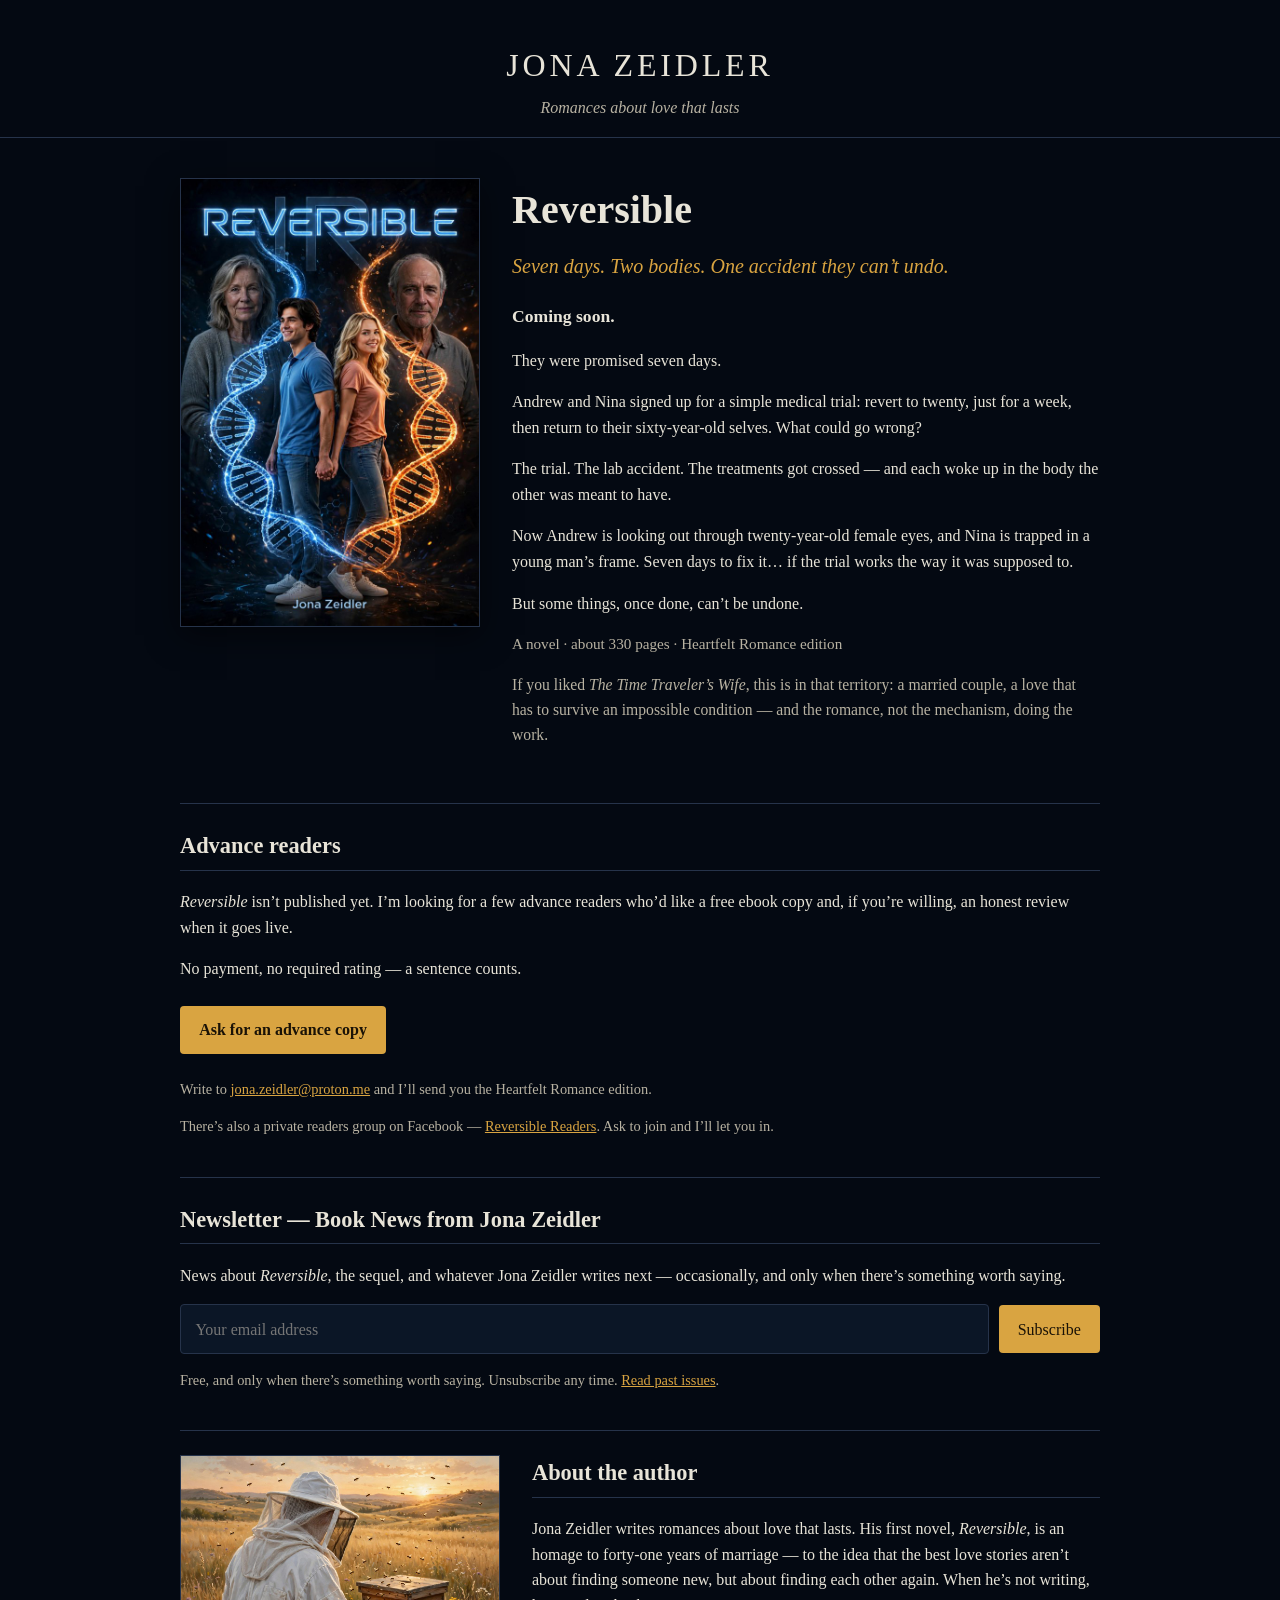
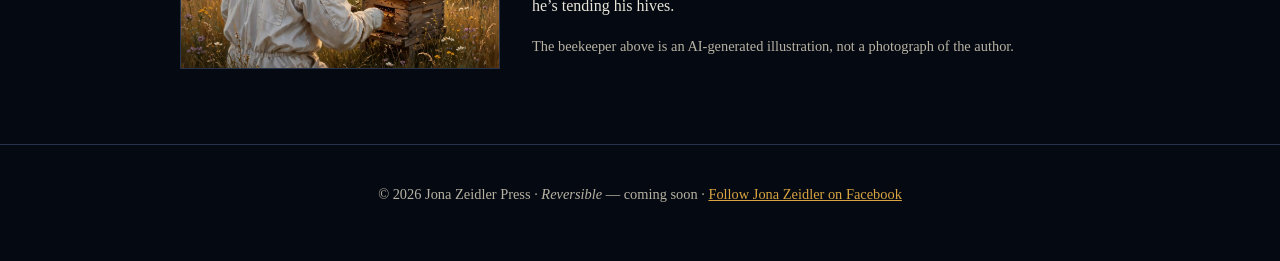
==== index.html @ 82317db5 "Add share-preview tags, Facebook page link, readers group link" ====
<!DOCTYPE html>
<html lang="en">
<head>
<meta charset="utf-8">
<meta name="viewport" content="width=device-width, initial-scale=1">
<title>Jona Zeidler — Reversible</title>
<meta name="description" content="Reversible, by Jona Zeidler. Seven days. Two bodies. One accident they can't undo. A romance about a 41-year marriage, coming soon.">
<meta property="og:type" content="website">
<meta property="og:url" content="https://scott78634.github.io/jona-zeidler/">
<meta property="og:title" content="Reversible, by Jona Zeidler">
<meta property="og:description" content="Seven days. Two bodies. One accident they can't undo. A romance about a 41-year marriage, coming soon.">
<meta property="og:image" content="https://scott78634.github.io/jona-zeidler/cover.jpg">
<meta name="twitter:card" content="summary">
<link rel="stylesheet" href="styles.css">
</head>
<body>
<header class="site-header">
  <p class="author-name">Jona Zeidler</p>
  <p class="site-tag">Romances about love that lasts</p>
</header>

<main>
  <section class="hero">
    <img class="cover" src="cover.jpg" alt="Cover of Reversible by Jona Zeidler" width="640" height="960">
    <div class="hero-text">
      <h1>Reversible</h1>
      <p class="tagline">Seven days. Two bodies. One accident they can&rsquo;t undo.</p>
      <p class="status"><strong>Coming soon.</strong></p>
      <p>They were promised seven days.</p>
      <p>Andrew and Nina signed up for a simple medical trial: revert to twenty, just for a week, then return to their sixty-year-old selves. What could go wrong?</p>
      <p>The trial. The lab accident. The treatments got crossed &mdash; and each woke up in the body the other was meant to have.</p>
      <p>Now Andrew is looking out through twenty-year-old female eyes, and Nina is trapped in a young man&rsquo;s frame. Seven days to fix it&hellip; if the trial works the way it was supposed to.</p>
      <p>But some things, once done, can&rsquo;t be undone.</p>
      <p class="meta">A novel &middot; about 330 pages &middot; Heartfelt Romance edition</p>
      <p class="comp">If you liked <em>The Time Traveler&rsquo;s Wife</em>, this is in that territory: a married couple, a love that has to survive an impossible condition &mdash; and the romance, not the mechanism, doing the work.</p>
    </div>
  </section>

  <section class="readers">
    <h2>Advance readers</h2>
    <p><em>Reversible</em> isn&rsquo;t published yet. I&rsquo;m looking for a few advance readers who&rsquo;d like a free ebook copy and, if you&rsquo;re willing, an honest review when it goes live.</p>
    <p>No payment, no required rating &mdash; a sentence counts.</p>
    <p><a class="button" href="mailto:jona.zeidler@proton.me?subject=Reversible%20%E2%80%94%20advance%20copy">Ask for an advance copy</a></p>
    <p class="small">Write to <a href="mailto:jona.zeidler@proton.me">jona.zeidler@proton.me</a> and I&rsquo;ll send you the Heartfelt Romance edition.</p>
    <p class="small">There&rsquo;s also a private readers group on Facebook &mdash; <a href="https://facebook.com/groups/reversiblereaders/">Reversible Readers</a>. Ask to join and I&rsquo;ll let you in.</p>
  </section>

  <section class="newsletter">
    <h2>Newsletter &mdash; Book News from Jona Zeidler</h2>
    <p>News about <em>Reversible</em>, the sequel, and whatever Jona Zeidler writes next &mdash; occasionally, and only when there&rsquo;s something worth saying.</p>
    <form class="subscribe-form" action="https://buttondown.com/api/emails/embed-subscribe/jona.zeidler" method="post" target="popupwindow" onsubmit="window.open('https://buttondown.com/jona.zeidler', 'popupwindow')">
      <input type="email" name="email" id="bd-email" placeholder="Your email address" aria-label="Email address" required>
      <input type="submit" value="Subscribe">
    </form>
    <p class="small">Free, and only when there&rsquo;s something worth saying. Unsubscribe any time. <a href="https://buttondown.com/jona.zeidler/archive">Read past issues</a>.</p>
  </section>

  <section class="author">
    <img class="beekeeper" src="beekeeper.jpg" alt="An AI-generated illustration of a beekeeper in a white suit tending a hive in a prairie meadow at sunset. The beekeeper's face is not visible.">
    <div>
      <h2>About the author</h2>
      <p>Jona Zeidler writes romances about love that lasts. His first novel, <em>Reversible</em>, is an homage to forty-one years of marriage &mdash; to the idea that the best love stories aren&rsquo;t about finding someone new, but about finding each other again. When he&rsquo;s not writing, he&rsquo;s tending his hives.</p>
      <p class="small">The beekeeper above is an AI-generated illustration, not a photograph of the author.</p>
    </div>
  </section>
</main>

<footer>
  <p>&copy; 2026 Jona Zeidler Press &middot; <em>Reversible</em> &mdash; coming soon &middot; <a href="https://facebook.com/JonaZeidler/">Follow Jona Zeidler on Facebook</a></p>
</footer>
</body>
</html>
---- styles.css ----
:root {
  --navy: #040912;
  --navy-2: #0b1626;
  --ink: #e8e4d8;
  --muted: #b8b2a2;
  --gold: #d9a441;
  --line: #26334a;
}
* { box-sizing: border-box; }
body {
  margin: 0;
  background: var(--navy);
  color: var(--ink);
  font-family: Georgia, "Times New Roman", serif;
  line-height: 1.6;
}
a { color: var(--gold); }
.site-header {
  text-align: center;
  padding: 2.5rem 1rem 1rem;
  border-bottom: 1px solid var(--line);
}
.author-name {
  margin: 0;
  font-size: 2rem;
  letter-spacing: 0.12em;
  text-transform: uppercase;
}
.site-tag { margin: 0.25rem 0 0; color: var(--muted); font-style: italic; }
main { max-width: 960px; margin: 0 auto; padding: 0 1.25rem 3rem; }
.hero {
  display: grid;
  grid-template-columns: 300px 1fr;
  gap: 2rem;
  padding: 2.5rem 0;
  align-items: start;
}
.cover {
  width: 100%;
  height: auto;
  border: 1px solid var(--line);
  box-shadow: 0 8px 30px rgba(0,0,0,0.5);
}
h1 { font-size: 2.5rem; margin: 0 0 0.5rem; }
h2 { font-size: 1.4rem; margin-top: 0; border-bottom: 1px solid var(--line); padding-bottom: 0.35rem; }
.tagline { font-size: 1.25rem; font-style: italic; color: var(--gold); margin-top: 0; }
.status { font-size: 1.1rem; }
.meta { color: var(--muted); font-size: 0.95rem; }
.comp { color: var(--muted); font-size: 0.98rem; }
section { padding: 1.5rem 0; border-top: 1px solid var(--line); }
.hero { border-top: none; }
.button {
  display: inline-block;
  background: var(--gold);
  color: #1a1206;
  font-weight: bold;
  text-decoration: none;
  padding: 0.7rem 1.2rem;
  border-radius: 4px;
  margin: 0.5rem 0;
}
.button:hover { filter: brightness(1.1); }
.subscribe-form { display: flex; flex-wrap: wrap; gap: 0.6rem; align-items: center; margin: 0.75rem 0; }
.subscribe-form input[type="email"] { flex: 1 1 260px; padding: 0.7rem 0.9rem; border: 1px solid var(--line); border-radius: 4px; background: var(--navy-2); color: var(--ink); font: inherit; }
.subscribe-form input[type="submit"] { background: var(--gold); color: #1a1206; font-weight: bold; border: none; padding: 0.7rem 1.2rem; border-radius: 4px; cursor: pointer; font: inherit; }
.subscribe-form input[type="submit"]:hover { filter: brightness(1.1); }
.small { color: var(--muted); font-size: 0.9rem; }
.author {
  display: grid;
  grid-template-columns: 320px 1fr;
  gap: 2rem;
  align-items: start;
}
.beekeeper { width: 100%; height: auto; border: 1px solid var(--line); }
footer {
  text-align: center;
  color: var(--muted);
  font-size: 0.9rem;
  padding: 1.5rem 1rem 2.5rem;
  border-top: 1px solid var(--line);
}
@media (max-width: 700px) {
  .hero, .author { grid-template-columns: 1fr; }
  .cover { max-width: 320px; margin: 0 auto; display: block; }
  h1 { font-size: 2rem; }
}
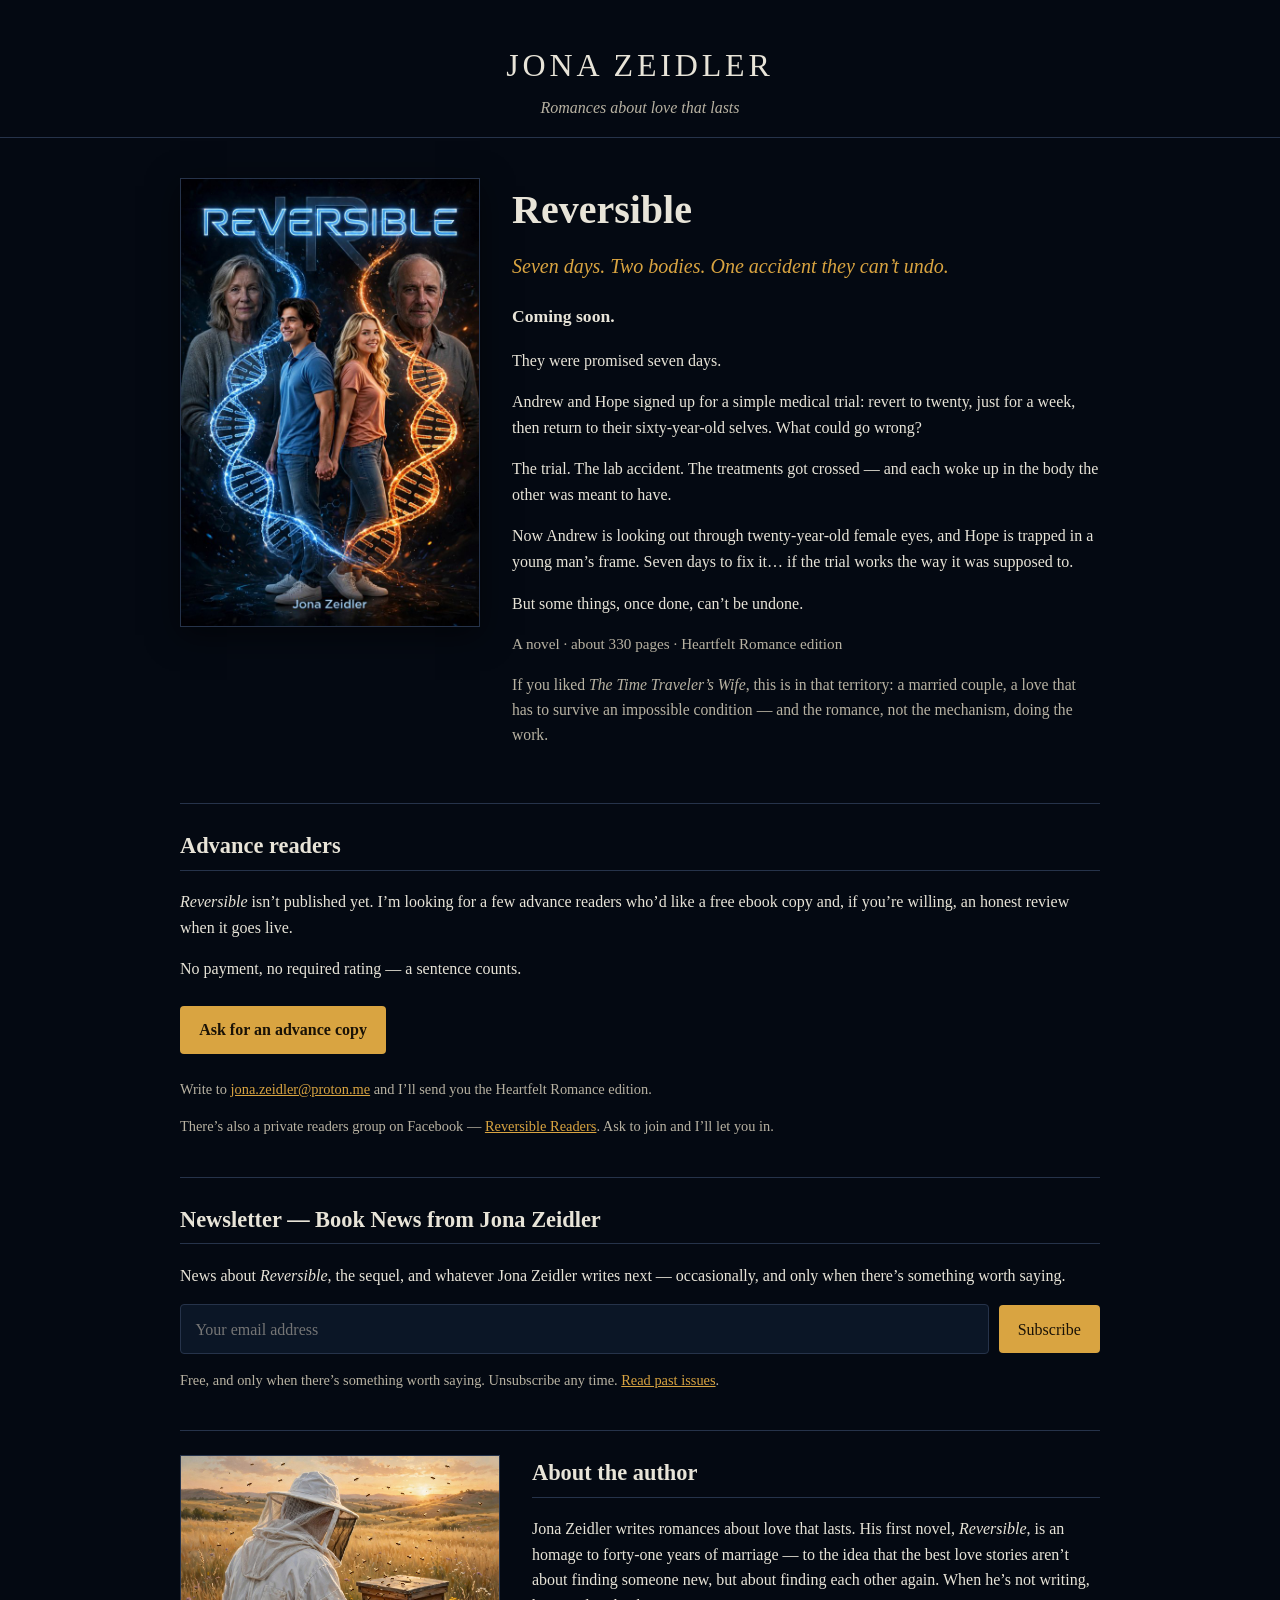
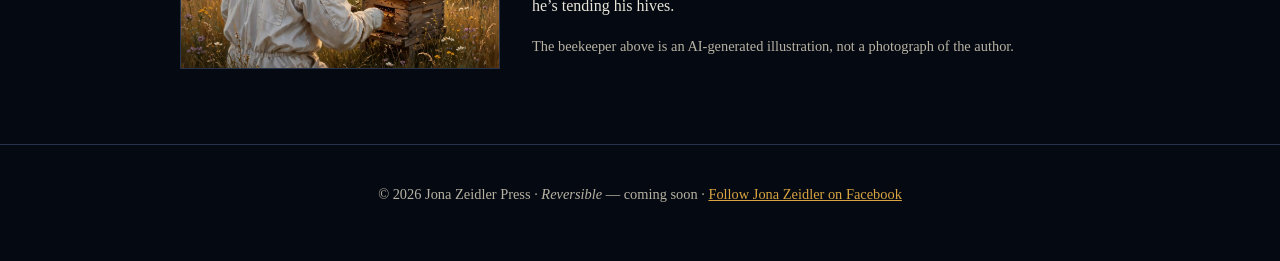
==== commit b96bc58e: "Rename Nina to Hope in the blurb" ====
--- a/index.html
+++ b/index.html
@@ -27,9 +27,9 @@
       <p class="tagline">Seven days. Two bodies. One accident they can&rsquo;t undo.</p>
       <p class="status"><strong>Coming soon.</strong></p>
       <p>They were promised seven days.</p>
-      <p>Andrew and Nina signed up for a simple medical trial: revert to twenty, just for a week, then return to their sixty-year-old selves. What could go wrong?</p>
+      <p>Andrew and Hope signed up for a simple medical trial: revert to twenty, just for a week, then return to their sixty-year-old selves. What could go wrong?</p>
       <p>The trial. The lab accident. The treatments got crossed &mdash; and each woke up in the body the other was meant to have.</p>
-      <p>Now Andrew is looking out through twenty-year-old female eyes, and Nina is trapped in a young man&rsquo;s frame. Seven days to fix it&hellip; if the trial works the way it was supposed to.</p>
+      <p>Now Andrew is looking out through twenty-year-old female eyes, and Hope is trapped in a young man&rsquo;s frame. Seven days to fix it&hellip; if the trial works the way it was supposed to.</p>
       <p>But some things, once done, can&rsquo;t be undone.</p>
       <p class="meta">A novel &middot; about 330 pages &middot; Heartfelt Romance edition</p>
       <p class="comp">If you liked <em>The Time Traveler&rsquo;s Wife</em>, this is in that territory: a married couple, a love that has to survive an impossible condition &mdash; and the romance, not the mechanism, doing the work.</p>
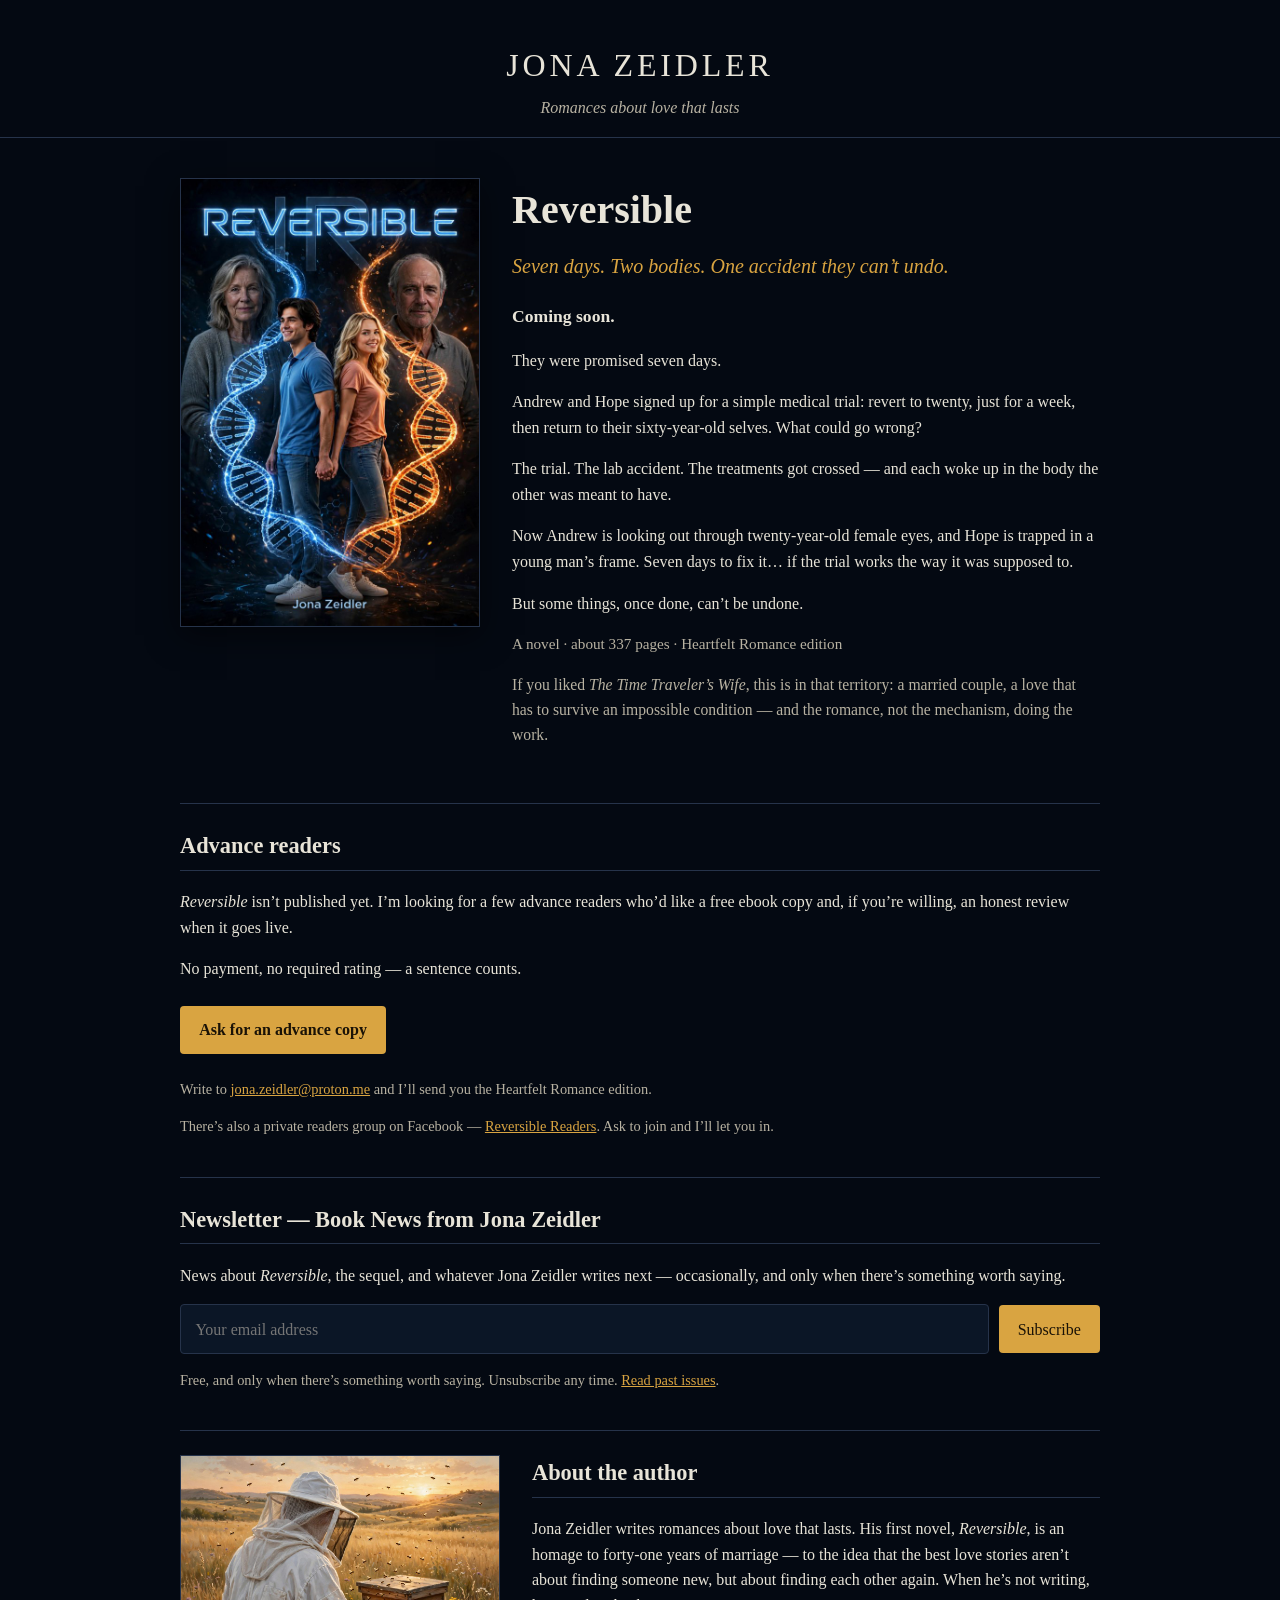
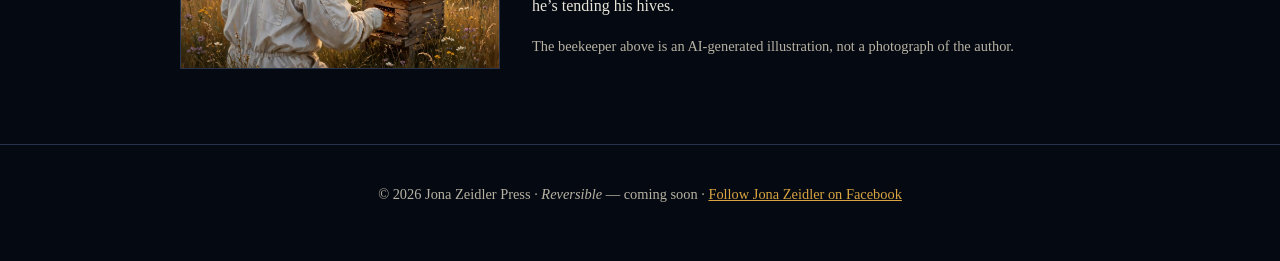
==== commit 4429b5b4: "Page count: about 337 pages" ====
--- a/index.html
+++ b/index.html
@@ -6,10 +6,10 @@
 <title>Jona Zeidler — Reversible</title>
 <meta name="description" content="Reversible, by Jona Zeidler. Seven days. Two bodies. One accident they can't undo. A romance about a 41-year marriage, coming soon.">
 <meta property="og:type" content="website">
-<meta property="og:url" content="https://scott78634.github.io/jona-zeidler/">
+<meta property="og:url" content="https://jonazeidler.com/">
 <meta property="og:title" content="Reversible, by Jona Zeidler">
 <meta property="og:description" content="Seven days. Two bodies. One accident they can't undo. A romance about a 41-year marriage, coming soon.">
-<meta property="og:image" content="https://scott78634.github.io/jona-zeidler/cover.jpg">
+<meta property="og:image" content="https://jonazeidler.com/cover.jpg">
 <meta name="twitter:card" content="summary">
 <link rel="stylesheet" href="styles.css">
 </head>
@@ -31,7 +31,7 @@
       <p>The trial. The lab accident. The treatments got crossed &mdash; and each woke up in the body the other was meant to have.</p>
       <p>Now Andrew is looking out through twenty-year-old female eyes, and Hope is trapped in a young man&rsquo;s frame. Seven days to fix it&hellip; if the trial works the way it was supposed to.</p>
       <p>But some things, once done, can&rsquo;t be undone.</p>
-      <p class="meta">A novel &middot; about 330 pages &middot; Heartfelt Romance edition</p>
+      <p class="meta">A novel &middot; about 337 pages &middot; Heartfelt Romance edition</p>
       <p class="comp">If you liked <em>The Time Traveler&rsquo;s Wife</em>, this is in that territory: a married couple, a love that has to survive an impossible condition &mdash; and the romance, not the mechanism, doing the work.</p>
     </div>
   </section>
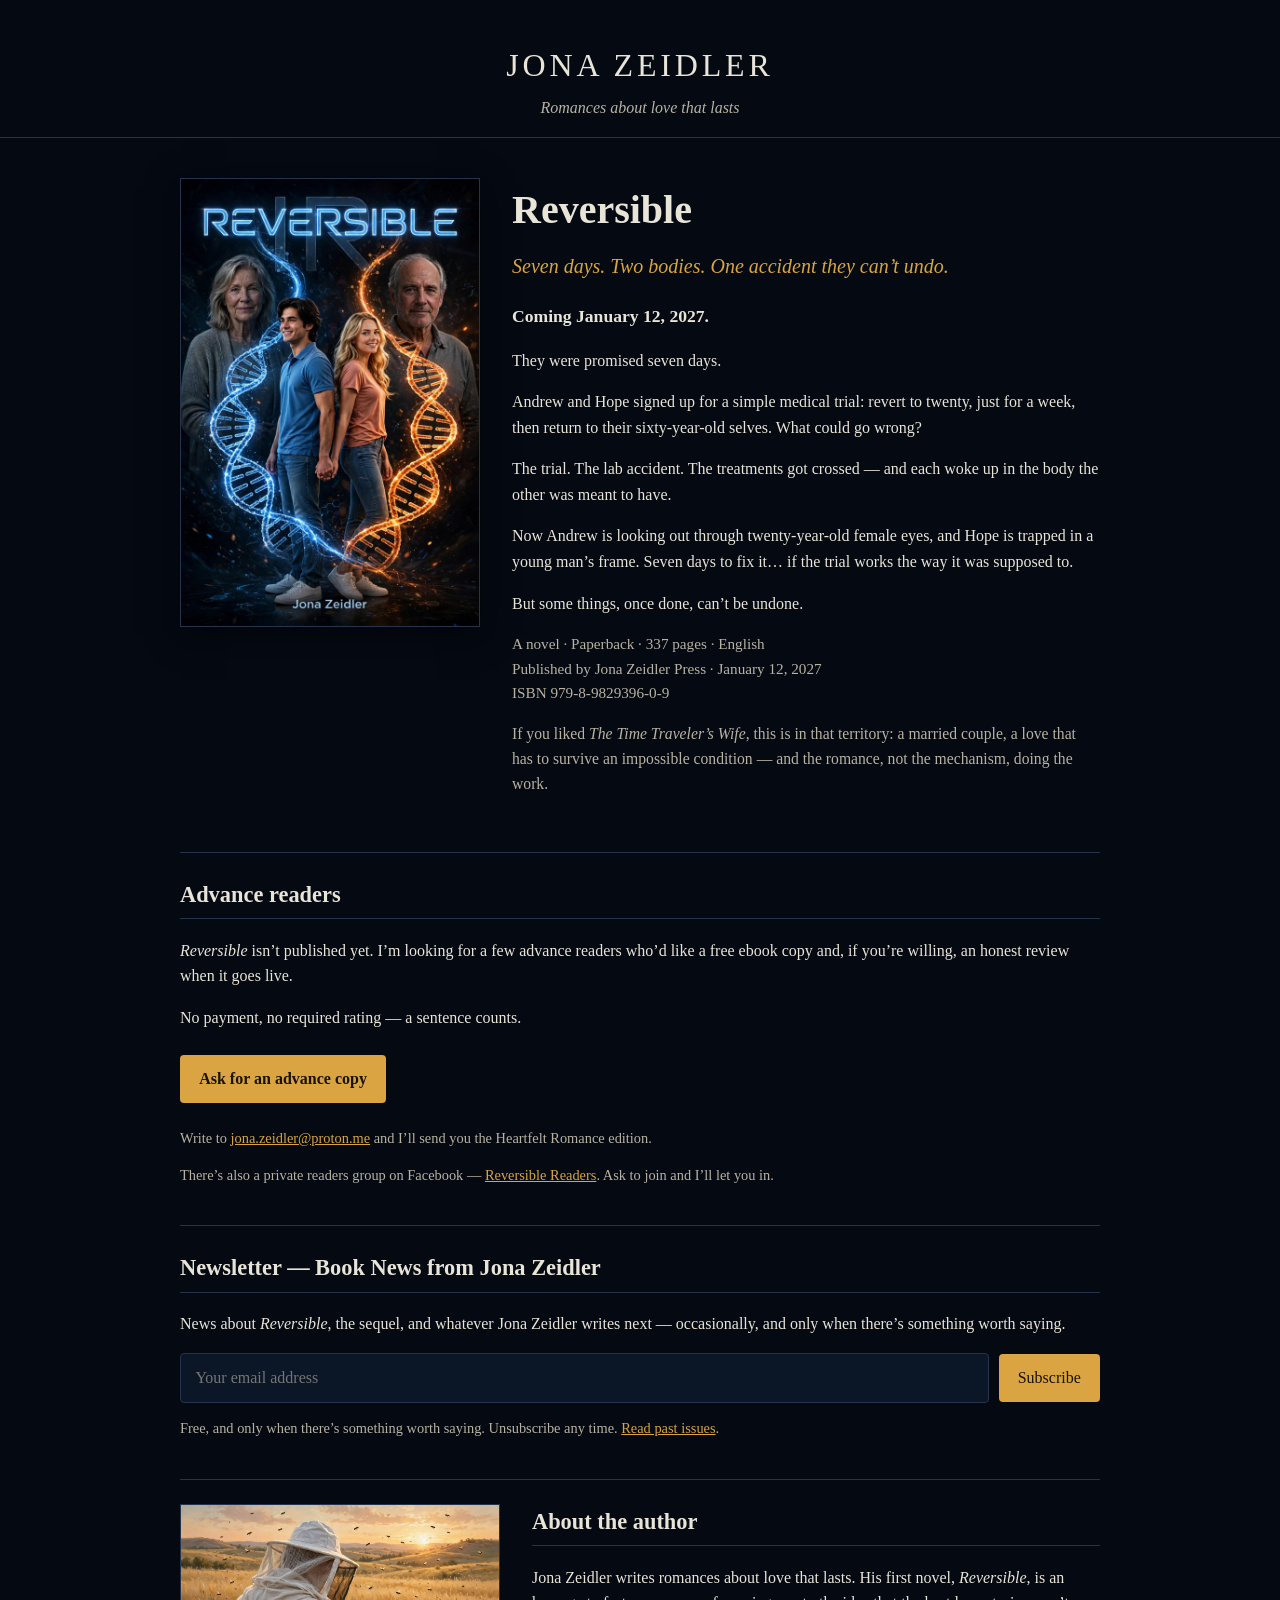
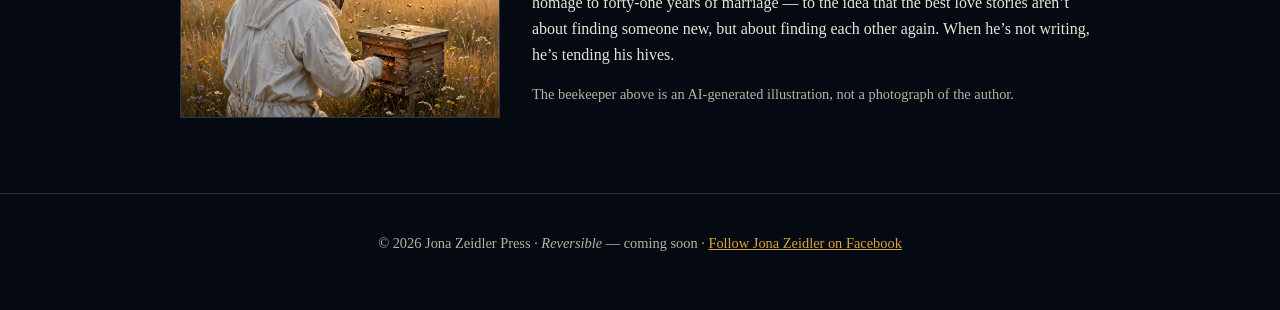
==== commit 18e5eca5: "Add launch date, publisher, ISBN and format to the book details" ====
--- a/index.html
+++ b/index.html
@@ -25,13 +25,13 @@
     <div class="hero-text">
       <h1>Reversible</h1>
       <p class="tagline">Seven days. Two bodies. One accident they can&rsquo;t undo.</p>
-      <p class="status"><strong>Coming soon.</strong></p>
+      <p class="status"><strong>Coming January 12, 2027.</strong></p>
       <p>They were promised seven days.</p>
       <p>Andrew and Hope signed up for a simple medical trial: revert to twenty, just for a week, then return to their sixty-year-old selves. What could go wrong?</p>
       <p>The trial. The lab accident. The treatments got crossed &mdash; and each woke up in the body the other was meant to have.</p>
       <p>Now Andrew is looking out through twenty-year-old female eyes, and Hope is trapped in a young man&rsquo;s frame. Seven days to fix it&hellip; if the trial works the way it was supposed to.</p>
       <p>But some things, once done, can&rsquo;t be undone.</p>
-      <p class="meta">A novel &middot; about 337 pages &middot; Heartfelt Romance edition</p>
+      <p class="meta">A novel &middot; Paperback &middot; 337 pages &middot; English<br>Published by Jona Zeidler Press &middot; January 12, 2027<br>ISBN 979-8-9829396-0-9</p>
       <p class="comp">If you liked <em>The Time Traveler&rsquo;s Wife</em>, this is in that territory: a married couple, a love that has to survive an impossible condition &mdash; and the romance, not the mechanism, doing the work.</p>
     </div>
   </section>
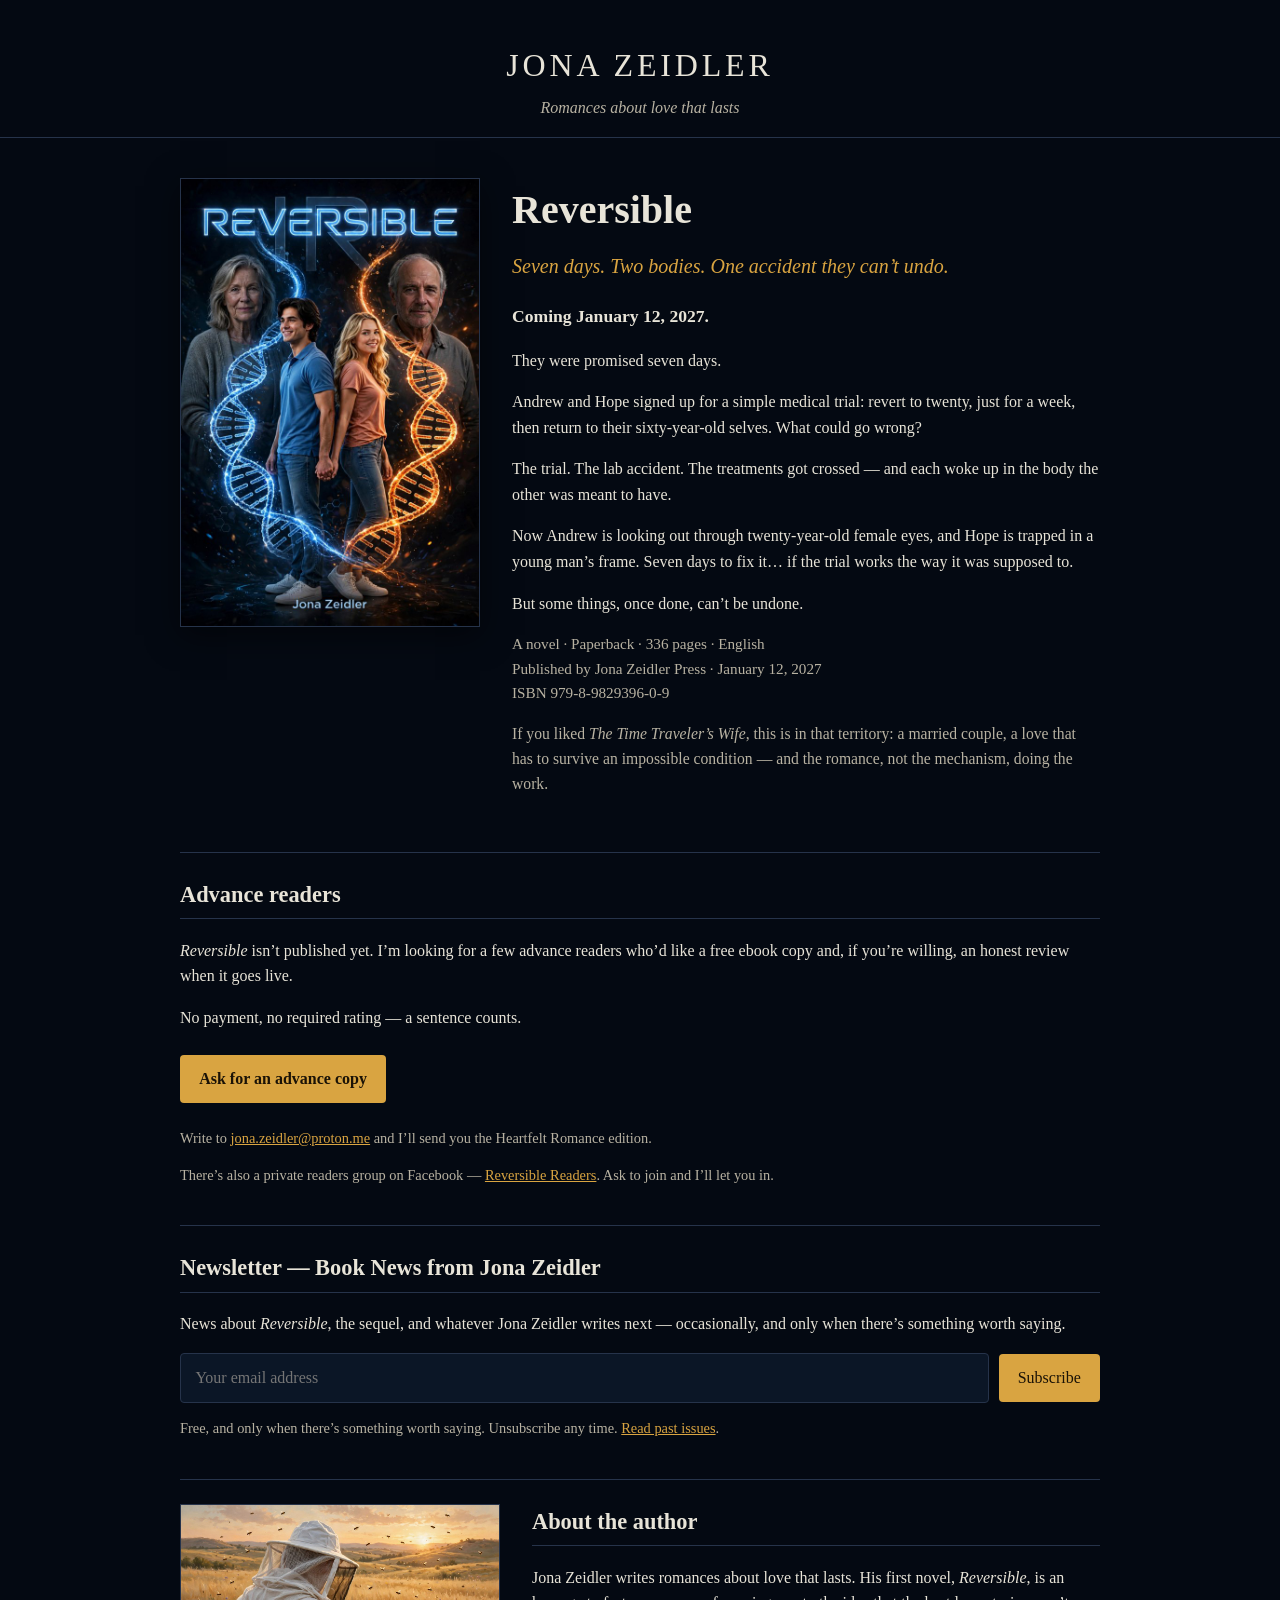
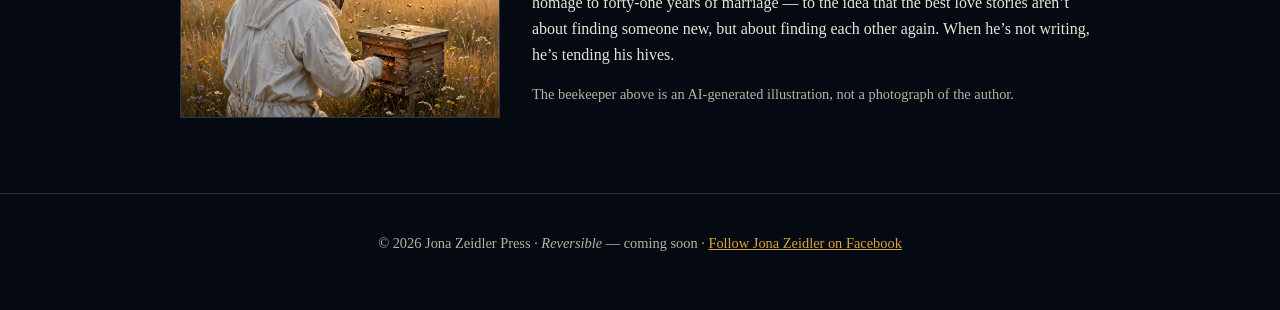
==== commit 5f08d475: "Page count: 336 pages (printed paperback)" ====
--- a/index.html
+++ b/index.html
@@ -31,7 +31,7 @@
       <p>The trial. The lab accident. The treatments got crossed &mdash; and each woke up in the body the other was meant to have.</p>
       <p>Now Andrew is looking out through twenty-year-old female eyes, and Hope is trapped in a young man&rsquo;s frame. Seven days to fix it&hellip; if the trial works the way it was supposed to.</p>
       <p>But some things, once done, can&rsquo;t be undone.</p>
-      <p class="meta">A novel &middot; Paperback &middot; 337 pages &middot; English<br>Published by Jona Zeidler Press &middot; January 12, 2027<br>ISBN 979-8-9829396-0-9</p>
+      <p class="meta">A novel &middot; Paperback &middot; 336 pages &middot; English<br>Published by Jona Zeidler Press &middot; January 12, 2027<br>ISBN 979-8-9829396-0-9</p>
       <p class="comp">If you liked <em>The Time Traveler&rsquo;s Wife</em>, this is in that territory: a married couple, a love that has to survive an impossible condition &mdash; and the romance, not the mechanism, doing the work.</p>
     </div>
   </section>
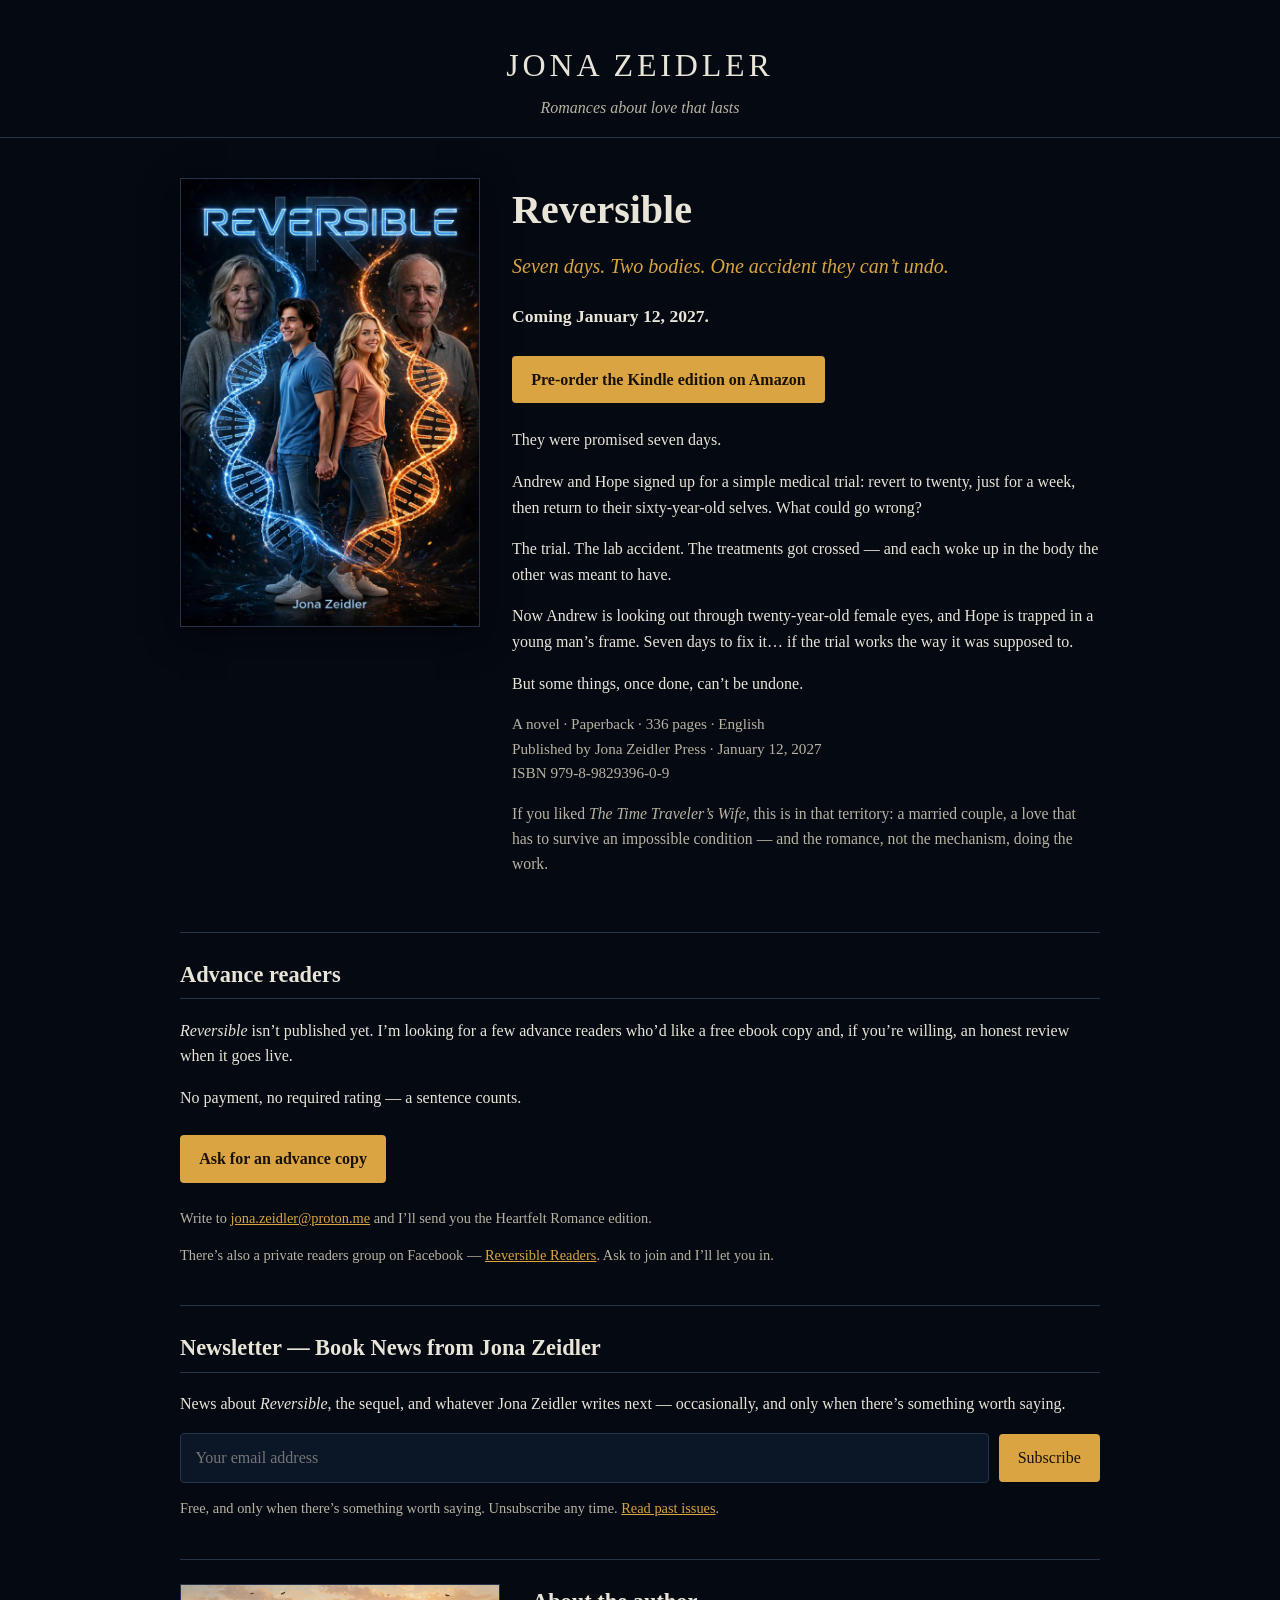
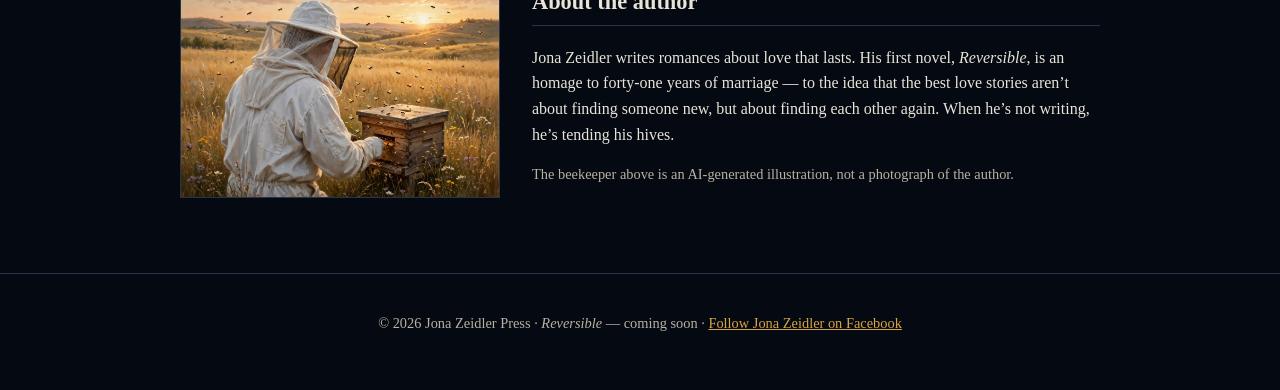
==== commit 420d4703: "Add Kindle pre-order button" ====
--- a/index.html
+++ b/index.html
@@ -26,6 +26,7 @@
       <h1>Reversible</h1>
       <p class="tagline">Seven days. Two bodies. One accident they can&rsquo;t undo.</p>
       <p class="status"><strong>Coming January 12, 2027.</strong></p>
+      <p><a class="button" href="https://www.amazon.com/dp/B0H9P85Z62">Pre-order the Kindle edition on Amazon</a></p>
       <p>They were promised seven days.</p>
       <p>Andrew and Hope signed up for a simple medical trial: revert to twenty, just for a week, then return to their sixty-year-old selves. What could go wrong?</p>
       <p>The trial. The lab accident. The treatments got crossed &mdash; and each woke up in the body the other was meant to have.</p>
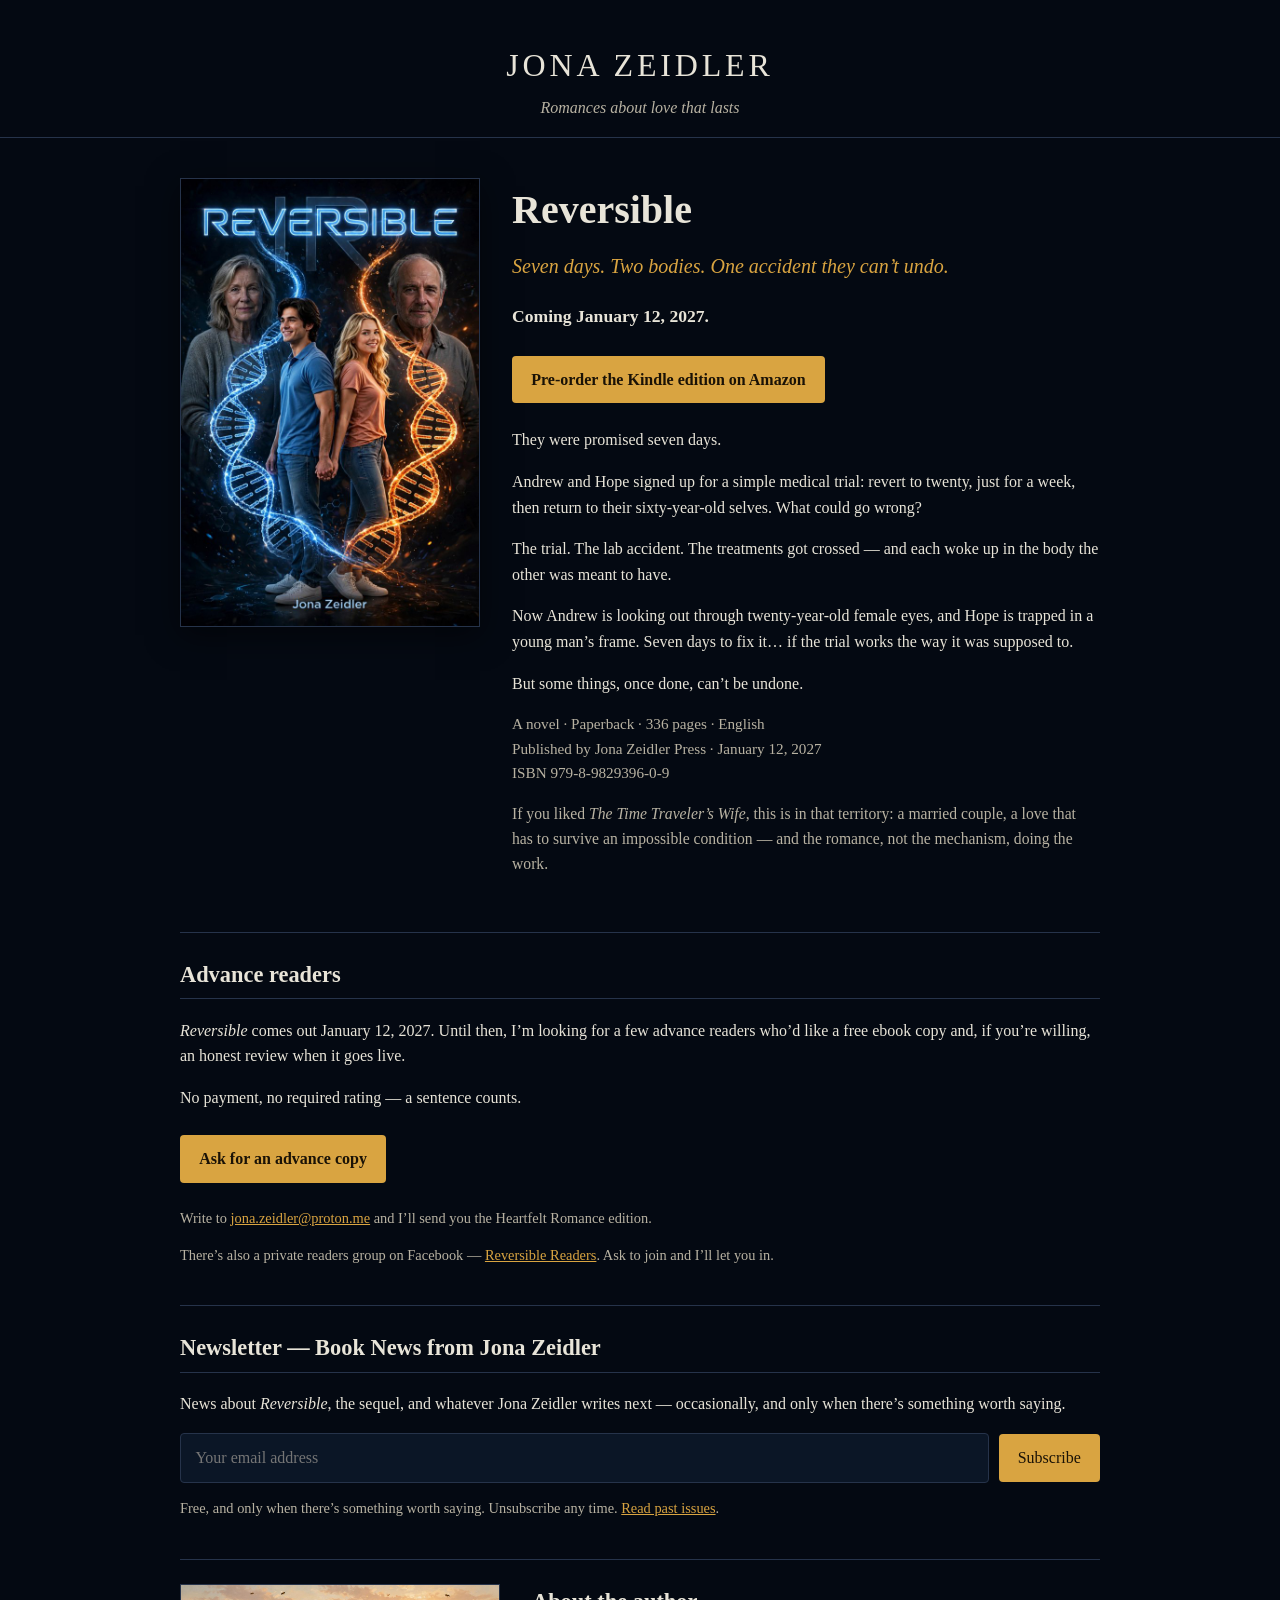
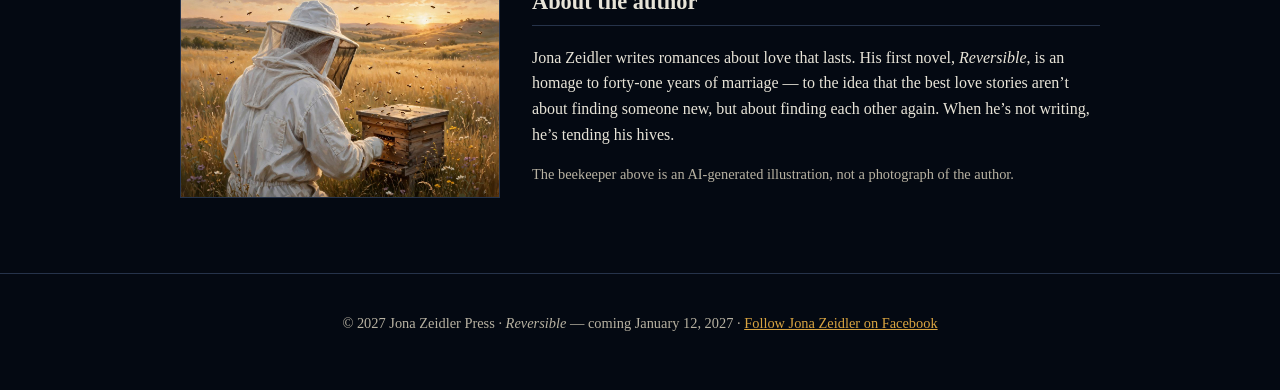
==== commit 9b157982: "Tidy coming-soon wording now that pre-orders are open" ====
--- a/index.html
+++ b/index.html
@@ -4,11 +4,11 @@
 <meta charset="utf-8">
 <meta name="viewport" content="width=device-width, initial-scale=1">
 <title>Jona Zeidler — Reversible</title>
-<meta name="description" content="Reversible, by Jona Zeidler. Seven days. Two bodies. One accident they can't undo. A romance about a 41-year marriage, coming soon.">
+<meta name="description" content="Reversible, by Jona Zeidler. Seven days. Two bodies. One accident they can't undo. A romance about a 41-year marriage. Coming January 12, 2027. Kindle pre-orders are open.">
 <meta property="og:type" content="website">
 <meta property="og:url" content="https://jonazeidler.com/">
 <meta property="og:title" content="Reversible, by Jona Zeidler">
-<meta property="og:description" content="Seven days. Two bodies. One accident they can't undo. A romance about a 41-year marriage, coming soon.">
+<meta property="og:description" content="Seven days. Two bodies. One accident they can't undo. A romance about a 41-year marriage. Coming January 12, 2027. Kindle pre-orders are open.">
 <meta property="og:image" content="https://jonazeidler.com/cover.jpg">
 <meta name="twitter:card" content="summary">
 <link rel="stylesheet" href="styles.css">
@@ -39,7 +39,7 @@
 
   <section class="readers">
     <h2>Advance readers</h2>
-    <p><em>Reversible</em> isn&rsquo;t published yet. I&rsquo;m looking for a few advance readers who&rsquo;d like a free ebook copy and, if you&rsquo;re willing, an honest review when it goes live.</p>
+    <p><em>Reversible</em> comes out January 12, 2027. Until then, I&rsquo;m looking for a few advance readers who&rsquo;d like a free ebook copy and, if you&rsquo;re willing, an honest review when it goes live.</p>
     <p>No payment, no required rating &mdash; a sentence counts.</p>
     <p><a class="button" href="mailto:jona.zeidler@proton.me?subject=Reversible%20%E2%80%94%20advance%20copy">Ask for an advance copy</a></p>
     <p class="small">Write to <a href="mailto:jona.zeidler@proton.me">jona.zeidler@proton.me</a> and I&rsquo;ll send you the Heartfelt Romance edition.</p>
@@ -67,7 +67,7 @@
 </main>
 
 <footer>
-  <p>&copy; 2026 Jona Zeidler Press &middot; <em>Reversible</em> &mdash; coming soon &middot; <a href="https://facebook.com/JonaZeidler/">Follow Jona Zeidler on Facebook</a></p>
+  <p>&copy; 2027 Jona Zeidler Press &middot; <em>Reversible</em> &mdash; coming January 12, 2027 &middot; <a href="https://facebook.com/JonaZeidler/">Follow Jona Zeidler on Facebook</a></p>
 </footer>
 </body>
 </html>
